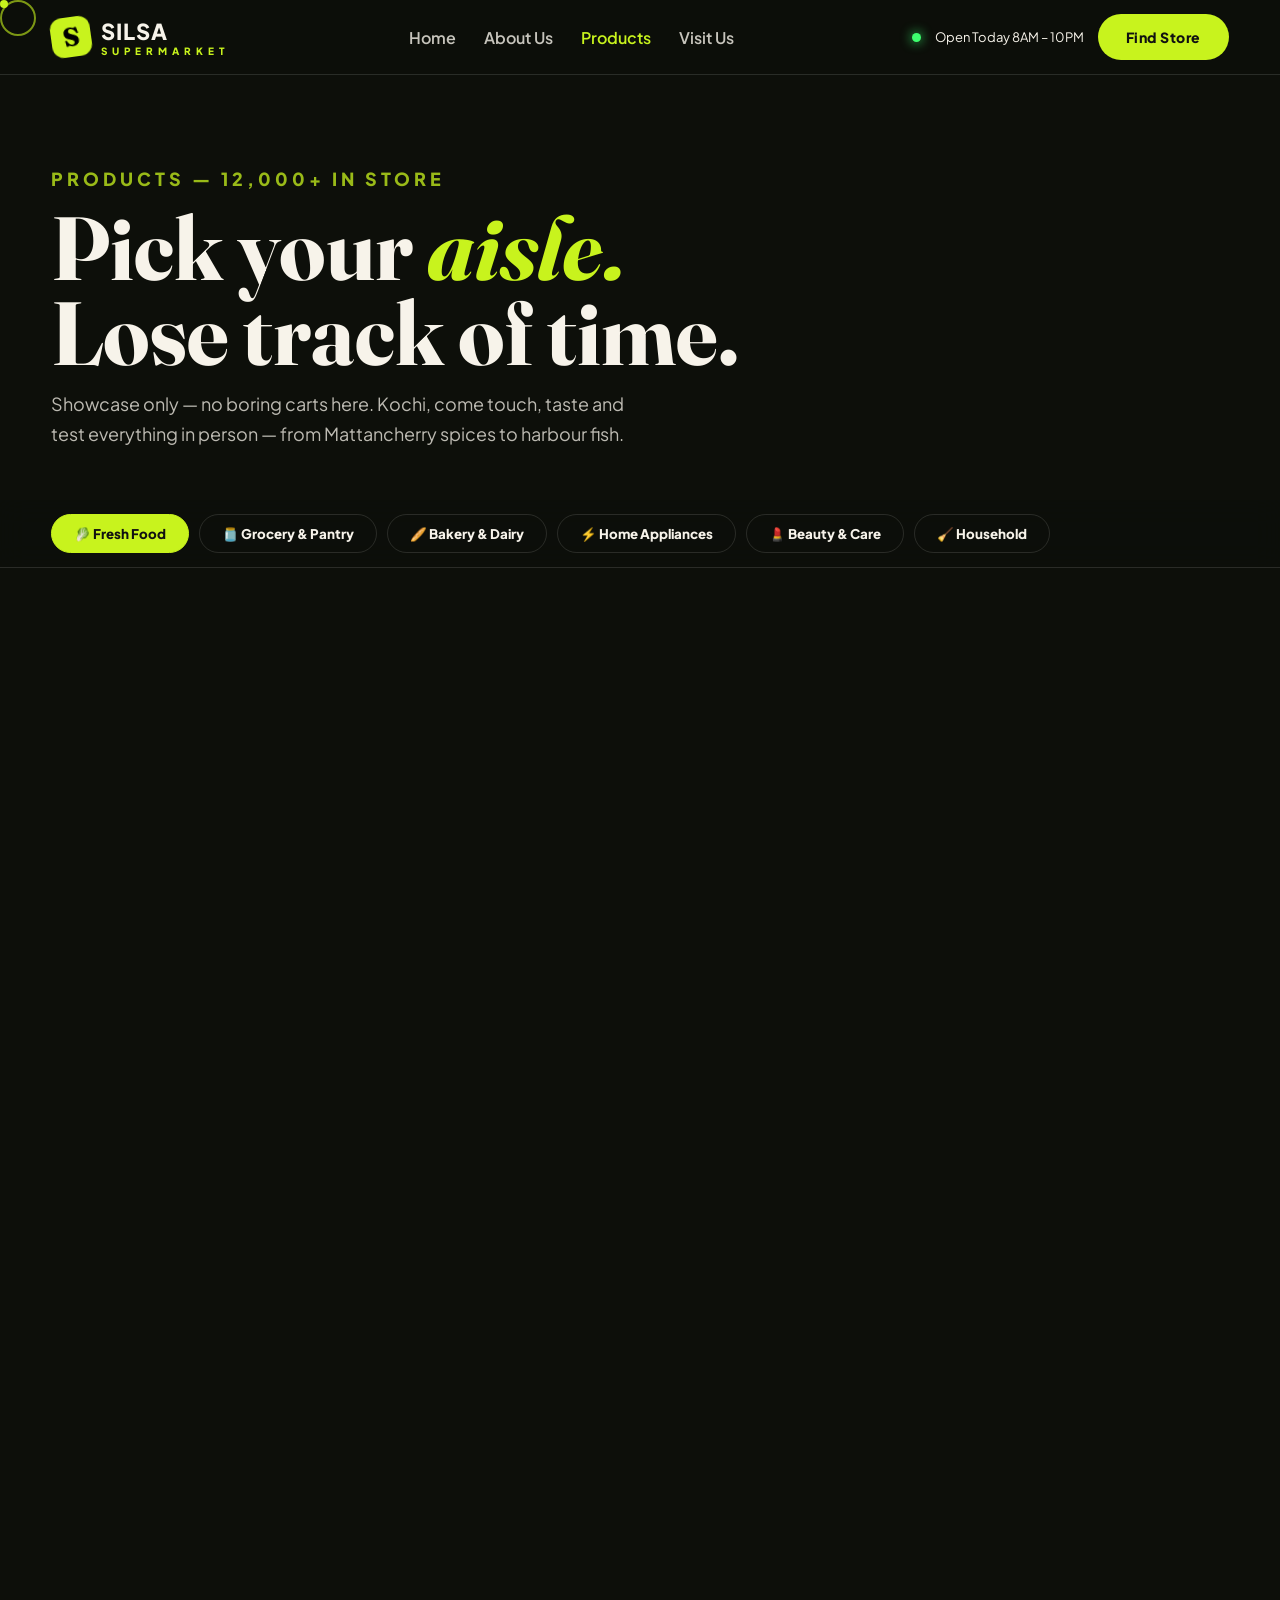
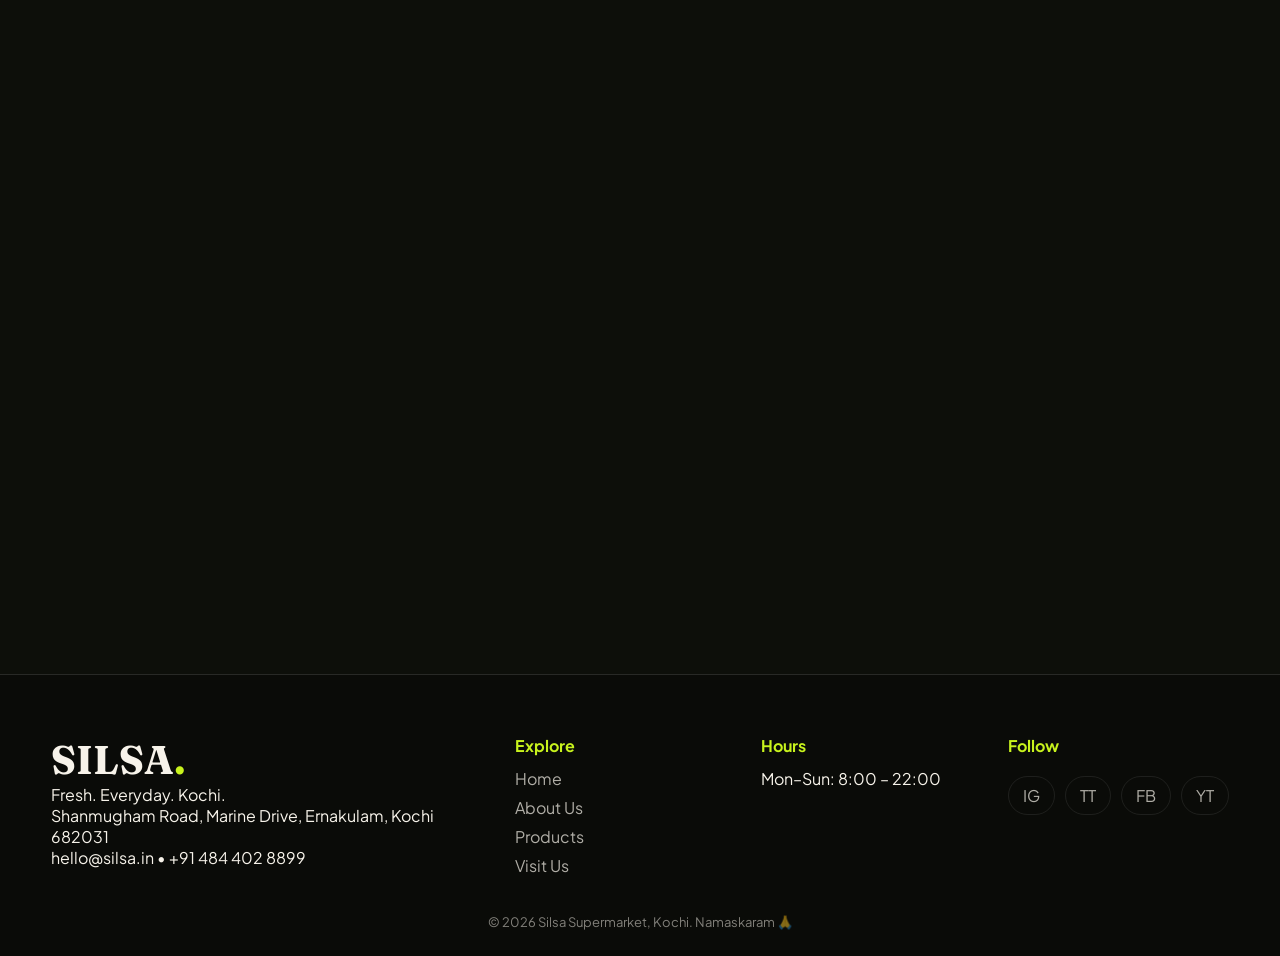
==== products.html @ af0fbf2d "Initial Commit" ====
﻿<!DOCTYPE html>
<html lang="en">
<head>
<meta charset="UTF-8"><meta name="viewport" content="width=device-width, initial-scale=1.0">
<title>Products — Silsa Supermarket</title>
<link href="https://fonts.googleapis.com/css2?family=Plus+Jakarta+Sans:wght@400;600;700;800&family=Fraunces:ital,opsz,wght@0,9..144,600;0,9..144,900;1,9..144,700&display=swap" rel="stylesheet">
<link rel="stylesheet" href="css/style.css">
</head>
<body>
<div id="preloader"><div class="loader-inner"><div class="loader-cart">🛒</div><div class="loader-bar"><span></span></div><div class="loader-text">SILSA <em>stocking shelves…</em></div></div></div>
<div class="cursor-dot"></div><div class="cursor-ring"></div><canvas id="grain"></canvas>
<header id="nav"><a href="index.html" class="logo"><span class="logo-badge">S</span><span>SILSA <small>SUPERMARKET</small></span></a>
<nav class="links"><a href="index.html">Home</a><a href="about.html">About Us</a><a href="products.html" class="active">Products</a><a href="visit.html">Visit Us</a></nav>
<div class="nav-cta"><span class="open-dot"></span> Open Today 8AM – 10PM <a href="visit.html" class="btn btn-lime magnetic">Find Store</a></div>
<button id="burger"><span></span><span></span><span></span></button></header>
<div id="mobileMenu"><a href="index.html">Home</a><a href="about.html">About Us</a><a href="products.html">Products</a><a href="visit.html">Visit Us</a></div>
<section class="page-hero"><p class="kicker">PRODUCTS — 12,000+ IN STORE</p><h1>Pick your <em>aisle.</em><br>Lose track of time.</h1><p>Showcase only — no boring carts here. Kochi, come touch, taste and test everything in person — from Mattancherry spices to harbour fish.</p></section>
<nav class="cat-nav">
<button class="active" data-target="#fresh">🥬 Fresh Food</button>
<button data-target="#grocery">🫙 Grocery &amp; Pantry</button>
<button data-target="#bakery">🥖 Bakery &amp; Dairy</button>
<button data-target="#appliances">⚡ Home Appliances</button>
<button data-target="#care">💄 Beauty &amp; Care</button>
<button data-target="#household">🧹 Household</button>
</nav>
<section class="cat-section" id="fresh"><div class="cat-head reveal"><span class="cat-num">01</span><div><h2>Fresh Food</h2><p>Nendran • Vazhakulam pineapple • Harbour fish • Nadan veggies — in at dawn daily.</p></div></div>
<div class="shelf">
<div class="item reveal"><div class="im"><span class="badge">HARBOUR 5:30AM</span><img src="https://images.unsplash.com/photo-1615141982883-c7ad0e69fd62?q=80&w=600&auto=format&fit=crop" alt=""></div><div class="info"><h4>Karimeen (Pearl Spot)</h4><small>Day-boat from Fort Kochi, on ice by 6AM</small><br><span class="aisle">Aisle 07 • Seafood</span></div></div>
<div class="item reveal"><div class="im"><span class="badge">KERALA FAVE</span><img src="https://images.unsplash.com/photo-1571771894821-ce9b6c11b08e?q=80&w=600&auto=format&fit=crop" alt=""></div><div class="info"><h4>Nendran Bananas</h4><small>For pazhampori & chips, Palakkad farms</small><br><span class="aisle">Aisle 03 • Fruits</span></div></div>
<div class="item reveal"><div class="im"><span class="badge green">VAZHAKULAM</span><img src="https://images.unsplash.com/photo-1550258987-190a2d41a8ba?q=80&w=600&auto=format&fit=crop" alt=""></div><div class="info"><h4>Vazhakulam Pineapple</h4><small>GI-tagged, Muvattupuzha sweetness</small><br><span class="aisle">Aisle 03 • Fruits</span></div></div>
<div class="item reveal"><div class="im"><img src="https://images.unsplash.com/photo-1540420773420-3366772f4999?q=80&w=600&auto=format&fit=crop" alt=""></div><div class="info"><h4>Nadan Veg Box</h4><small>Chembu, payar, padavalanga — Alappuzha farms</small><br><span class="aisle">Aisle 02 • Produce</span></div></div>
<div class="item reveal"><div class="im"><span class="badge green">ORGANIC</span><img src="https://images.unsplash.com/photo-1512621776951-a57141f2eefd?q=80&w=600&auto=format&fit=crop" alt=""></div><div class="info"><h4>Organic Greens</h4><small>Kale, spinach, arugula</small><br><span class="aisle">Aisle 02 • Organic</span></div></div>
<div class="item reveal"><div class="im"><img src="https://images.unsplash.com/photo-1551028150-64b9f398f678?q=80&w=600&auto=format&fit=crop" alt=""></div><div class="info"><h4>Berry Medley</h4><small>Blue, straw &amp; raspberry</small><br><span class="aisle">Aisle 03 • Fruits</span></div></div>
<div class="item reveal"><div class="im"><span class="badge dark">BUTCHER'S PICK</span><img src="https://images.unsplash.com/photo-1607623814075-e51df1bdc82f?q=80&w=600&auto=format&fit=crop" alt=""></div><div class="info"><h4>Kerala Beef & Poultry</h4><small>Porotta-beef cut, fresh daily, halal</small><br><span class="aisle">Aisle 06 • Meat</span></div></div>
<section class="cat-section" id="grocery"><div class="cat-head reveal"><span class="cat-num">02</span><div><h2>Grocery &amp; Pantry</h2><p>Palakkadan matta • Wayanad spices • Coconut oil • Mattancherry masalas.</p></div></div>
<div class="shelf">
<div class="item reveal"><div class="im"><span class="badge">BESTSELLER</span><img src="https://images.unsplash.com/photo-1586201375761-83865001e31c?q=80&w=600&auto=format&fit=crop" alt=""></div><div class="info"><h4>Palakkadan Matta 5kg</h4><small>Red parboiled rice, the sadya staple</small><br><span class="aisle">Aisle 10 • Rice</span></div></div>
<div class="item reveal"><div class="im"><img src="https://images.unsplash.com/photo-1596040033229-a9821ebd058d?q=80&w=600&auto=format&fit=crop" alt=""></div><div class="info"><h4>Mattancherry Spice Wall</h4><small>Wayanad pepper, cardamom, kudampuli</small><br><span class="aisle">Aisle 11 • Spices</span></div></div>
<div class="item reveal"><div class="im"><img src="https://images.unsplash.com/photo-1474979266404-7eaacbcd87c5?q=80&w=600&auto=format&fit=crop" alt=""></div><div class="info"><h4>Kerala Coconut Oil</h4><small>Wood-pressed, Kappad coconuts</small><br><span class="aisle">Aisle 14 • Oils</span></div></div>
<div class="item reveal"><div class="im"><span class="badge green">SADYA READY</span><img src="https://images.unsplash.com/photo-1621939514649-280e2ee25f60?q=80&w=600&auto=format&fit=crop" alt=""></div><div class="info"><h4>Puttu Podi & Appam Mix</h4><small>Nadan breakfast in 10 minutes</small><br><span class="aisle">Aisle 15 • Kerala Foods</span></div></div>
</div></section>
<section class="cat-section" id="bakery"><div class="cat-head reveal"><span class="cat-num">03</span><div><h2>Bakery &amp; Dairy</h2><p>Puttu 7:30AM • Pazhampori live • Milma dairy • Plum cake season all year.</p></div></div>
<div class="shelf">
<div class="item reveal"><div class="im"><span class="badge">HOT @ 7:30AM</span><img src="https://images.unsplash.com/photo-1509440159596-0249088772ff?q=80&w=600&auto=format&fit=crop" alt=""></div><div class="info"><h4>Steaming Puttu</h4><small>Chiratta puttu + kadala, morning rush</small><br><span class="aisle">Aisle 19 • Kerala Kitchen</span></div></div>
<div class="item reveal"><div class="im"><img src="https://images.unsplash.com/photo-1578985545062-69928b1d9587?q=80&w=600&auto=format&fit=crop" alt=""></div><div class="info"><h4>Kochi Plum Cake</h4><small>Christmas-style, rum-soaked, all year</small><br><span class="aisle">Aisle 20 • Cakes</span></div></div>
<div class="item reveal"><div class="im"><img src="https://images.unsplash.com/photo-1555507036-ab1f4038808a?q=80&w=600&auto=format&fit=crop" alt=""></div><div class="info"><h4>Pazhampori & Banana Chips</h4><small>Fried live in coconut oil, Nendran only</small><br><span class="aisle">Aisle 19 • Snacks</span></div></div>
<div class="item reveal"><div class="im"><span class="badge green">MILMA FRESH</span><img src="https://images.unsplash.com/photo-1610832958506-aa56368176cf?q=80&w=600&auto=format&fit=crop" alt=""></div><div class="info"><h4>Milma Breakfast Box</h4><small>Milk, curd, ghee & palada mix</small><br><span class="aisle">Aisle 21 • Dairy</span></div></div>
</div></section>
<section class="cat-section" id="appliances"><div class="cat-head reveal"><span class="cat-num">04</span><div><h2>Home Appliances</h2><p>Floor 2 Home Lab — mixer for appam batter, air-fryer for pazhampori, monsoon-proof everything. Try live.</p></div></div>
<div class="shelf">
<div class="item reveal"><div class="im"><span class="badge">DEMO LIVE</span><img src="https://images.unsplash.com/photo-1570222094114-d054a817e56b?q=80&w=600&auto=format&fit=crop" alt=""></div><div class="info"><h4>Turbo Air Fryer 5L</h4><small>Pazhampori mode, demo daily 11AM</small><br><span class="aisle">Floor 2 • Kitchen</span></div></div>
<div class="item reveal"><div class="im"><img src="https://images.unsplash.com/photo-1585515320310-259814833e62?q=80&w=600&auto=format&fit=crop" alt=""></div><div class="info"><h4>Sulaimani & Filter Coffee Maker</h4><small>Free tasting weekends, Kochi style</small><br><span class="aisle">Floor 2 • Brewing</span></div></div>
<div class="item reveal"><div class="im"><img src="https://images.unsplash.com/photo-1574269909862-7e1d70bb8078?q=80&w=600&auto=format&fit=crop" alt=""></div><div class="info"><h4>Cyclone Vacuum V12</h4><small>Monsoon mud & sand tested</small><br><span class="aisle">Floor 2 • Cleaning</span></div></div>
<div class="item reveal"><div class="im"><span class="badge dark">NADAN PICK</span><img src="https://images.unsplash.com/photo-1590794056226-79ef3a8147e1?q=80&w=600&auto=format&fit=crop" alt=""></div><div class="info"><h4>Pro Mixer-Grinder</h4><small>Coconut chutney in 60 seconds</small><br><span class="aisle">Floor 2 • Kitchen</span></div></div>
<div class="item reveal"><div class="im"><img src="https://images.unsplash.com/photo-1593642632823-8f785ba67e45?q=80&w=600&auto=format&fit=crop" alt=""></div><div class="info"><h4>Smart LED TV 55"</h4><small>Home theatre corner demos</small><br><span class="aisle">Floor 2 • Electronics</span></div></div>
<div class="item reveal"><div class="im"><span class="badge green">ECO</span><img src="https://images.unsplash.com/photo-1527515637462-cff94eecc1ac?q=80&w=600&auto=format&fit=crop" alt=""></div><div class="info"><h4>Front-Load Washer</h4><small>Silent, steam, 5-star rated</small><br><span class="aisle">Floor 2 • Laundry</span></div></div>
<div class="item reveal"><div class="im"><img src="https://images.unsplash.com/photo-1585659722983-3a675dabf23d?q=80&w=600&auto=format&fit=crop" alt=""></div><div class="info"><h4>Double-Door Fridge</h4><small>See it running, feel the chill</small><br><span class="aisle">Floor 2 • Cooling</span></div></div>
<div class="item reveal"><div class="im"><span class="badge">DEMO LIVE</span><img src="https://images.unsplash.com/photo-1544237526-cae15a57ed1e?q=80&w=600&auto=format&fit=crop" alt=""></div><div class="info"><h4>Electric Coconut Scraper</h4><small>Free appam workshop Sunday</small><br><span class="aisle">Floor 2 • Kerala Kitchen</span></div></div>
</div></section>

<div class="item reveal"><div class="im"><img src="https://images.unsplash.com/photo-1615141982883-c7ad0e69fd62?q=80&w=600&auto=format&fit=crop" alt=""></div><div class="info"><h4>Chemmeen & Ayala</h4><small>Prawns, mackerel, sardines — Vypeen boats</small><br><span class="aisle">Aisle 07 • Seafood</span></div></div>
<div class="item reveal"><div class="im"><img src="https://images.unsplash.com/photo-1592924357228-91a4daadcfea?q=80&w=600&auto=format&fit=crop" alt=""></div><div class="info"><h4>Nadan Tomatoes</h4><small>The legendary Broadway tomato, since 1998</small><br><span class="aisle">Aisle 01 • Produce</span></div></div>
<div class="item reveal"><div class="im"><span class="badge green">KANI TRIBE</span><img src="https://images.unsplash.com/photo-1587049352846-4a222e784d38?q=80&w=600&auto=format&fit=crop" alt=""></div><div class="info"><h4>Wild Forest Honey</h4><small>Tribal-collected, Western Ghats</small><br><span class="aisle">Aisle 04 • Natural</span></div></div>
</div></section>
<section class="cat-section" id="care"><div class="cat-head reveal"><span class="cat-num">05</span><div><h2>Beauty &amp; Care</h2><p>Skincare • Baby • Wellness • Personal care.</p></div></div>
<div class="shelf">
<div class="item reveal"><div class="im"><img src="https://images.unsplash.com/photo-1556228720-195a672e8a03?q=80&w=600&auto=format&fit=crop" alt=""></div><div class="info"><h4>Ayurveda Skincare</h4><small>Kumkumadi, nalpamaradi, testers open</small><br><span class="aisle">Aisle 28 • Beauty</span></div></div>
<div class="item reveal"><div class="im"><span class="badge green">GENTLE</span><img src="https://images.unsplash.com/photo-1519689680058-324335c77eba?q=80&w=600&auto=format&fit=crop" alt=""></div><div class="info"><h4>Baby Essentials</h4><small>Diapers to bedtime lotions</small><br><span class="aisle">Aisle 30 • Baby</span></div></div>
<div class="item reveal"><div class="im"><img src="https://images.unsplash.com/photo-1571019613454-1cb2f99b2d8b?q=80&w=600&auto=format&fit=crop" alt=""></div><div class="info"><h4>Wellness Corner</h4><small>Vitamins, teas, protein</small><br><span class="aisle">Aisle 31 • Wellness</span></div></div>
<div class="item reveal"><div class="im"><img src="https://images.unsplash.com/photo-1585232004423-244e0e6904e3?q=80&w=600&auto=format&fit=crop" alt=""></div><div class="info"><h4>Salon Hair Lab</h4><small>Free hair check Saturdays</small><br><span class="aisle">Aisle 29 • Hair</span></div></div>
</div></section>
<section class="cat-section" id="household"><div class="cat-head reveal"><span class="cat-num">06</span><div><h2>Household</h2><p>Cleaning • Storage • Kitchen tools • Laundry.</p></div></div>
<div class="shelf">
<div class="item reveal"><div class="im"><span class="badge green">ECO</span><img src="https://images.unsplash.com/photo-1583947215259-38e31be8751f?q=80&w=600&auto=format&fit=crop" alt=""></div><div class="info"><h4>Zero-Waste Cleaning</h4><small>Refill station, save 30%</small><br><span class="aisle">Aisle 32 • Cleaning</span></div></div>
<div class="item reveal"><div class="im"><img src="https://images.unsplash.com/photo-1584589167171-541ce45f1eea?q=80&w=600&auto=format&fit=crop" alt=""></div><div class="info"><h4>Smart Storage Wall</h4><small>Stack, seal, organise</small><br><span class="aisle">Aisle 34 • Storage</span></div></div>
<div class="item reveal"><div class="im"><img src="https://images.unsplash.com/photo-1584990347449-a2d4c2c08d39?q=80&w=600&auto=format&fit=crop" alt=""></div><div class="info"><h4>Chef's Tool Alley</h4><small>Knives to cast iron</small><br><span class="aisle">Aisle 35 • Kitchen</span></div></div>
<div class="item reveal"><div class="im"><img src="https://images.unsplash.com/photo-1610557892470-55d9e80c0bce?q=80&w=600&auto=format&fit=crop" alt=""></div><div class="info"><h4>Laundry Lounge</h4><small>Detergents that smell like joy</small><br><span class="aisle">Aisle 36 • Laundry</span></div></div>
</div></section>
<section class="cta reveal"><h2>see it. taste it. love it, alle?</h2><p>12,000+ products on real Marine Drive shelves — karimeen to coconut scrapers, come browse for real</p><div><a href="visit.html" class="btn btn-lime big magnetic">Plan Your Visit</a></div></section>
<footer><div class="foot-grid"><div><h3>SILSA<span>.</span></h3><p>Fresh. Everyday. Kochi.<br>Shanmugham Road, Marine Drive, Ernakulam, Kochi 682031<br>hello@silsa.in • +91 484 402 8899</p></div><div><b>Explore</b><a href="index.html">Home</a><a href="about.html">About Us</a><a href="products.html">Products</a><a href="visit.html">Visit Us</a></div><div><b>Hours</b><p>Mon–Sun: 8:00 – 22:00</p></div><div><b>Follow</b><div class="socials"><a href="#">IG</a><a href="#">TT</a><a href="#">FB</a><a href="#">YT</a></div></div></div><p class="copy">© 2026 Silsa Supermarket, Kochi. Namaskaram 🙏</p></footer>
<script src="https://cdnjs.cloudflare.com/ajax/libs/gsap/3.12.5/gsap.min.js"></script>
<script src="https://cdnjs.cloudflare.com/ajax/libs/gsap/3.12.5/ScrollTrigger.min.js"></script>
<script src="js/main.js"></script>
</body>
</html>
---- css/style.css ----
:root{
--bg:#0d0f0a; --cream:#f7f3ea; --lime:#c8f31d; --orange:#ff5c1a;
--pink:#ff7ad9; --card:#161811; --line:rgba(255,255,255,.12);
--font-d:'Fraunces',serif; --font-b:'Plus Jakarta Sans',sans-serif;
}
*{margin:0;padding:0;box-sizing:border-box}
html{scroll-behavior:smooth}
body{background:var(--bg);color:var(--cream);font-family:var(--font-b);overflow-x:hidden;cursor:none}
a{color:inherit;text-decoration:none}
img{display:block;max-width:100%}
::selection{background:var(--lime);color:#000}
/* preloader */
#preloader{position:fixed;inset:0;background:#0d0f0a;z-index:9999;display:flex;align-items:center;justify-content:center;transition:opacity .6s,visibility .6s}
#preloader.done{opacity:0;visibility:hidden}
.loader-inner{text-align:center}
.loader-cart{font-size:64px;animation:bounce 1s infinite alternate}
@keyframes bounce{to{transform:translateY(-18px) rotate(-10deg)}}
.loader-bar{width:240px;height:6px;background:#222;margin:18px auto;border-radius:99px;overflow:hidden}
.loader-bar span{display:block;height:100%;width:40%;background:var(--lime);border-radius:99px;animation:load 1s infinite alternate}
@keyframes load{to{margin-left:60%}}
.loader-text{letter-spacing:4px;font-weight:800}.loader-text em{color:var(--lime);font-style:normal}
/* cursor */
.cursor-dot,.cursor-ring{position:fixed;top:0;left:0;pointer-events:none;z-index:9998;border-radius:50%}
.cursor-dot{width:8px;height:8px;background:var(--lime)}
.cursor-ring{width:36px;height:36px;border:2px solid var(--lime);opacity:.6;transition:width .2s,height .2s}
/* grain */
#grain{position:fixed;inset:0;z-index:5;pointer-events:none;opacity:.07}
/* nav */
#nav{position:fixed;top:0;left:0;right:0;z-index:100;display:flex;align-items:center;justify-content:space-between;padding:14px 4vw;background:rgba(13,15,10,.75);backdrop-filter:blur(16px);border-bottom:1px solid var(--line)}
.logo{display:flex;align-items:center;gap:10px;font-weight:800;font-size:22px;letter-spacing:1px}
.logo-badge{width:40px;height:40px;background:var(--lime);color:#000;display:grid;place-items:center;border-radius:12px;font-family:var(--font-d);font-size:26px;transform:rotate(-8deg)}
.logo small{display:block;font-size:10px;letter-spacing:5px;color:var(--lime)}
.links{display:flex;gap:28px;font-weight:600}
.links a{position:relative;opacity:.8}.links a.active,.links a:hover{opacity:1;color:var(--lime)}
.nav-cta{display:flex;align-items:center;gap:14px;font-size:13px}
.open-dot{width:9px;height:9px;background:#3dff6e;border-radius:50%;box-shadow:0 0 12px #3dff6e;animation:pulse 1.5s infinite}
@keyframes pulse{50%{opacity:.4}}
#burger{display:none;background:none;border:0;flex-direction:column;gap:5px;cursor:pointer}
#burger span{width:28px;height:3px;background:var(--cream);border-radius:2px}
#mobileMenu{display:none}
/* buttons */
.btn{display:inline-block;padding:12px 26px;border-radius:99px;font-weight:800;font-size:14px;letter-spacing:.5px;transition:.25s;border:2px solid transparent}
.btn-lime{background:var(--lime);color:#111}.btn-lime:hover{transform:translateY(-3px) scale(1.03);box-shadow:0 12px 30px rgba(200,243,29,.35)}
.btn-ghost{border-color:var(--cream);color:var(--cream)}.btn-ghost:hover{background:var(--cream);color:#111}
.btn-dark{background:var(--cream);color:#111}.btn-dark:hover{background:var(--lime)}
.btn.big{padding:16px 34px;font-size:16px}
/* reveal */
.reveal{opacity:0;transform:translateY(50px)}

/* HERO */
.hero{min-height:100vh;position:relative;display:flex;align-items:center;padding:130px 4vw 60px;overflow:hidden}
.hero-bg .blob{position:absolute;border-radius:50%;filter:blur(110px);opacity:.5;animation:drift 12s ease-in-out infinite alternate}
.b1{width:520px;height:520px;background:#3a5b00;top:-120px;left:-120px}
.b2{width:460px;height:460px;background:#7a1e00;bottom:-140px;right:10%;animation-delay:-4s}
.b3{width:340px;height:340px;background:#4a1a5e;top:30%;left:40%;animation-delay:-8s}
@keyframes drift{to{transform:translate(60px,40px) scale(1.15)}}
#floaters{position:absolute;inset:0;pointer-events:none}
.hero-inner{display:grid;grid-template-columns:1.05fr .95fr;gap:40px;width:100%;max-width:1300px;margin:0 auto;align-items:center;position:relative;z-index:2}
.pill{display:inline-block;background:rgba(200,243,29,.12);border:1px solid var(--lime);color:var(--lime);padding:9px 20px;border-radius:99px;font-size:12px;font-weight:800;letter-spacing:2px}
.mega{font-family:var(--font-d);font-weight:900;font-size:clamp(56px,8.5vw,124px);line-height:.92;margin:22px 0}
.mega .outline{color:transparent;-webkit-text-stroke:2px var(--cream)}
.mega .grad{background:linear-gradient(90deg,var(--lime),var(--orange),var(--pink));-webkit-background-clip:text;background-clip:text;color:transparent}
.lede{font-size:18px;line-height:1.7;opacity:.85;max-width:520px}
.lede b{color:var(--lime)}
.hero-btns{display:flex;gap:14px;margin:28px 0;flex-wrap:wrap}
.hero-stats{display:flex;gap:36px;margin-top:10px}
.hero-stats b{font-family:var(--font-d);font-size:38px;color:var(--lime);display:block}
.hero-stats span{font-size:13px;opacity:.7}
.hero-visual{position:relative;height:560px}
.main-card{position:absolute;top:30px;left:30px;right:30px;bottom:30px;border-radius:28px;overflow:hidden;border:1px solid var(--line);box-shadow:0 40px 100px rgba(0,0,0,.5)}
.main-card img{width:100%;height:100%;object-fit:cover}
.price-tag{position:absolute;bottom:18px;left:18px;background:var(--cream);color:#111;padding:12px 20px;border-radius:16px;font-weight:700;transform:rotate(-3deg)}
.float-card{position:absolute;background:var(--cream);color:#111;padding:12px 18px;border-radius:16px;font-weight:800;box-shadow:0 16px 40px rgba(0,0,0,.4);animation:floaty 3.5s ease-in-out infinite}
.f1{top:6%;left:-10px}.f2{bottom:22%;right:-8px;animation-delay:-1.2s}.f3{top:44%;right:6%;animation-delay:-2.2s}
@keyframes floaty{50%{transform:translateY(-14px) rotate(2deg)}}
.spinning-badge{position:absolute;bottom:-10px;left:-20px;width:130px;height:130px;background:var(--lime);border-radius:50%;display:grid;place-items:center}
.spinning-badge svg{position:absolute;inset:6px;animation:spin 10s linear infinite}
.spinning-badge text{font-size:11.5px;font-weight:800;letter-spacing:2px}
.spinning-badge span{font-size:42px}
@keyframes spin{to{transform:rotate(360deg)}}
.scroll-hint{position:absolute;bottom:18px;left:50%;transform:translateX(-50%);font-size:11px;letter-spacing:4px;opacity:.6;text-transform:uppercase}
.scroll-hint span{display:block;width:2px;height:34px;background:var(--lime);margin:8px auto 0;animation:drop 1.6s infinite}
@keyframes drop{0%{transform:scaleY(0);transform-origin:top}50%{transform:scaleY(1);transform-origin:top}51%{transform-origin:bottom}100%{transform:scaleY(0);transform-origin:bottom}}
/* MARQUEE + SECTIONS */
.marquee{background:var(--lime);color:#111;overflow:hidden;padding:14px 0;font-weight:900;font-size:20px;transform:rotate(-1.5deg) scale(1.02);border-top:3px solid #111;border-bottom:3px solid #111}
.marquee .track{display:flex;gap:0;white-space:nowrap;animation:mq 22s linear infinite}
.marquee span{padding-right:20px}
@keyframes mq{to{transform:translateX(-50%)}}
.section{padding:90px 4vw;max-width:1300px;margin:0 auto}
.sec-head{display:flex;align-items:end;justify-content:space-between;gap:20px;flex-wrap:wrap;margin-bottom:40px}
.kicker{color:var(--lime);letter-spacing:4px;font-weight:800;font-size:13px;margin-bottom:10px}
.sec-head h2{font-family:var(--font-d);font-size:clamp(36px,5vw,64px);line-height:1}
.sec-head h2 em{color:var(--lime);font-style:italic}
.link-arrow{font-weight:800;border-bottom:2px solid var(--lime);padding-bottom:4px}
/* worlds */
.worlds-grid{display:grid;grid-template-columns:repeat(3,1fr);gap:20px}
.world{position:relative;border-radius:22px;overflow:hidden;min-height:340px;display:flex;align-items:flex-end;border:1px solid var(--line);background:var(--card)}
.world img{position:absolute;inset:0;width:100%;height:100%;object-fit:cover;opacity:.55;transition:.6s}
.world:hover img{opacity:.85;transform:scale(1.08)}
.world div{position:relative;padding:24px;background:linear-gradient(transparent,rgba(0,0,0,.85));width:100%}
.world h3{font-family:var(--font-d);font-size:28px}
.world p{opacity:.75;font-size:14px;margin:6px 0 10px}
.world span{color:var(--lime);font-weight:800;font-size:13px;letter-spacing:1px}
/* experience */
.experience{position:relative;padding:110px 4vw;overflow:hidden;background:#111}
.exp-bg{position:absolute;inset:0;background:url('https://images.unsplash.com/photo-1534723452862-4c874018d66d?q=80&w=1600&auto=format&fit=crop') center/cover fixed;opacity:.25}
.exp-inner{position:relative;max-width:1200px;margin:0 auto}
.kicker.light{color:var(--lime)}
.experience h2{font-family:var(--font-d);font-size:clamp(34px,5vw,62px);line-height:1.15;margin-bottom:36px}
.experience h2 em{color:var(--lime)}
.exp-cards{display:grid;grid-template-columns:repeat(3,1fr);gap:18px}
.exp{background:rgba(255,255,255,.07);border:1px solid var(--line);backdrop-filter:blur(10px);padding:28px;border-radius:20px}
.exp b{font-size:19px;color:var(--lime)}
.exp p{margin-top:10px;opacity:.8;line-height:1.6}
/* rail */
.rail{display:flex;gap:18px;overflow-x:auto;padding:10px 4px 26px;scroll-snap-type:x mandatory}
.prod{min-width:250px;background:var(--cream);color:#111;border-radius:20px;overflow:hidden;scroll-snap-align:start}
.prod img{height:200px;width:100%;object-fit:cover}
.prod h4{padding:14px 16px 2px;font-size:18px}
.prod p{padding:0 16px 16px;opacity:.6;font-size:13px}
.center{text-align:center;margin-top:20px}
/* about teaser */
.about-teaser{display:grid;grid-template-columns:1fr 1fr;gap:50px;max-width:1250px;margin:0 auto;padding:90px 4vw;align-items:center}
.at-img{position:relative;border-radius:24px;overflow:hidden}
.at-img img{height:480px;width:100%;object-fit:cover}
.at-badge{position:absolute;top:20px;right:20px;background:var(--orange);color:#fff;width:110px;height:110px;border-radius:50%;display:grid;place-content:center;text-align:center;font-size:14px;transform:rotate(10deg);animation:floaty 4s ease-in-out infinite}
.at-copy h2{font-family:var(--font-d);font-size:clamp(32px,4vw,54px);line-height:1.05;margin:10px 0 18px}
.at-copy p{opacity:.8;line-height:1.7}
.at-points{display:flex;gap:10px;flex-wrap:wrap;margin:20px 0 26px}
.at-points span{background:rgba(200,243,29,.12);border:1px solid var(--lime);padding:8px 16px;border-radius:99px;font-size:13px;font-weight:700}
/* love */
.love-grid{display:grid;grid-template-columns:repeat(3,1fr);gap:18px}
.quote{background:var(--card);border:1px solid var(--line);padding:28px;border-radius:20px;color:var(--lime)}
.quote p{color:var(--cream);font-size:18px;line-height:1.6;margin:12px 0;font-family:var(--font-d)}
.quote b{color:var(--cream)}
/* cta */
.cta{margin:40px 4vw 90px;background:linear-gradient(120deg,var(--lime),#7dff6a 40%,var(--pink));color:#111;text-align:center;padding:80px 30px;border-radius:30px;position:relative;overflow:hidden}
.cta h2{font-family:var(--font-d);font-size:clamp(48px,8vw,110px);text-transform:uppercase;line-height:.9}
.cta p{font-weight:700;margin:14px 0 26px}
.cta div{display:flex;gap:14px;justify-content:center;flex-wrap:wrap}
/* footer */
footer{border-top:1px solid var(--line);padding:60px 4vw 26px;background:#0a0b08}
.foot-grid{display:grid;grid-template-columns:2fr 1fr 1fr 1fr;gap:30px;max-width:1300px;margin:0 auto 30px}
.foot-grid h3{font-family:var(--font-d);font-size:40px}
.foot-grid h3 span{color:var(--lime)}
.foot-grid b{display:block;margin-bottom:12px;color:var(--lime)}
.foot-grid a{display:block;opacity:.7;margin:8px 0}.foot-grid a:hover{opacity:1;color:var(--lime)}
.socials{display:flex;gap:10px}.socials a{border:1px solid var(--line);padding:8px 14px;border-radius:99px}
.copy{text-align:center;opacity:.5;font-size:13px}


/* SUBPAGES */
.page-hero{padding:150px 4vw 50px;max-width:1300px;margin:0 auto}
.page-hero h1{font-family:var(--font-d);font-size:clamp(48px,7vw,96px);line-height:.95}
.page-hero h1 em{color:var(--lime)}
.page-hero p{opacity:.75;max-width:600px;margin-top:14px;line-height:1.7;font-size:18px}
.values{display:grid;grid-template-columns:repeat(4,1fr);gap:16px;max-width:1300px;margin:0 auto;padding:0 4vw 90px}
.value{background:var(--cream);color:#111;padding:28px;border-radius:20px}
.value b{font-size:40px}
.timeline{max-width:1100px;margin:0 auto;padding:20px 4vw 80px;display:grid;gap:18px}
.t-item{display:grid;grid-template-columns:140px 1fr;gap:20px;background:var(--card);border:1px solid var(--line);padding:26px;border-radius:20px;align-items:center}
.t-item b{font-family:var(--font-d);font-size:34px;color:var(--lime)}
.team{display:grid;grid-template-columns:repeat(3,1fr);gap:18px;max-width:1300px;margin:0 auto;padding:0 4vw 90px}
.member{border-radius:20px;overflow:hidden;background:var(--card);border:1px solid var(--line)}
.member img{height:320px;width:100%;object-fit:cover}
.member div{padding:20px}
.cat-nav{position:sticky;top:66px;z-index:50;background:rgba(13,15,10,.9);backdrop-filter:blur(14px);padding:14px 4vw;display:flex;gap:10px;overflow-x:auto;border-bottom:1px solid var(--line)}
.cat-nav button{background:transparent;color:var(--cream);border:1px solid var(--line);padding:10px 22px;border-radius:99px;font-weight:800;white-space:nowrap;cursor:pointer;font-family:var(--font-b)}
.cat-nav button.active,.cat-nav button:hover{background:var(--lime);color:#111;border-color:var(--lime)}
.cat-section{max-width:1300px;margin:0 auto;padding:70px 4vw 10px}
.cat-head{display:flex;align-items:center;gap:18px;margin-bottom:26px}
.cat-num{font-family:var(--font-d);font-size:60px;color:transparent;-webkit-text-stroke:2px var(--lime)}
.cat-head h2{font-family:var(--font-d);font-size:clamp(32px,4vw,54px)}
.cat-head p{opacity:.65}
.shelf{display:grid;grid-template-columns:repeat(4,1fr);gap:18px}
.item{background:var(--cream);color:#111;border-radius:20px;overflow:hidden;transition:.3s;position:relative}
.item:hover{transform:translateY(-8px) rotate(-.5deg);box-shadow:0 24px 60px rgba(200,243,29,.25)}
.item .im{height:210px;overflow:hidden;position:relative}
.item .im img{width:100%;height:100%;object-fit:cover;transition:.6s}
.item:hover .im img{transform:scale(1.1)}
.badge{position:absolute;top:12px;left:12px;background:var(--orange);color:#fff;font-size:11px;font-weight:800;padding:6px 14px;border-radius:99px;letter-spacing:1px}
.badge.green{background:#1d9e4b}.badge.dark{background:#111}
.item div.info{padding:16px 18px 20px}
.aisle{margin-top:10px;display:inline-block;background:#111;color:var(--lime);font-size:12px;font-weight:800;padding:6px 14px;border-radius:99px}
.visit-grid{display:grid;grid-template-columns:1fr 1fr;gap:22px;max-width:1300px;margin:0 auto;padding:20px 4vw 90px}
.v-card{background:var(--card);border:1px solid var(--line);border-radius:22px;padding:34px}
.v-card h3{font-family:var(--font-d);font-size:30px;margin-bottom:12px;color:var(--lime)}
.v-card p{opacity:.8;line-height:1.7}
.hours-row{display:flex;justify-content:space-between;padding:12px 0;border-bottom:1px dashed var(--line)}
.gallery{display:grid;grid-template-columns:repeat(4,1fr);gap:14px;max-width:1300px;margin:0 auto;padding:0 4vw 90px}
.gallery img{height:240px;width:100%;object-fit:cover;border-radius:18px;transition:.4s}
.gallery img:hover{transform:scale(1.04) rotate(1deg)}
@media(max-width:1000px){
body{cursor:auto}.cursor-dot,.cursor-ring{display:none}
.hero-inner,.about-teaser,.visit-grid{grid-template-columns:1fr}
.hero-visual{height:440px}.worlds-grid,.exp-cards,.love-grid,.values,.team{grid-template-columns:1fr 1fr}.shelf{grid-template-columns:1fr 1fr}.foot-grid{grid-template-columns:1fr 1fr}.links,.nav-cta{display:none}#burger{display:flex}
#mobileMenu{display:flex;position:fixed;inset:0;background:#0d0f0a;z-index:99;flex-direction:column;align-items:center;justify-content:center;gap:26px;font-size:32px;font-family:var(--font-d);opacity:0;pointer-events:none;transition:.4s}
#mobileMenu.open{opacity:1;pointer-events:all}
.gallery{grid-template-columns:1fr 1fr}
}
@media(max-width:600px){.worlds-grid,.exp-cards,.love-grid,.values,.team,.shelf,.foot-grid,.gallery{grid-template-columns:1fr}.hero-stats{gap:20px}.t-item{grid-template-columns:1fr}}
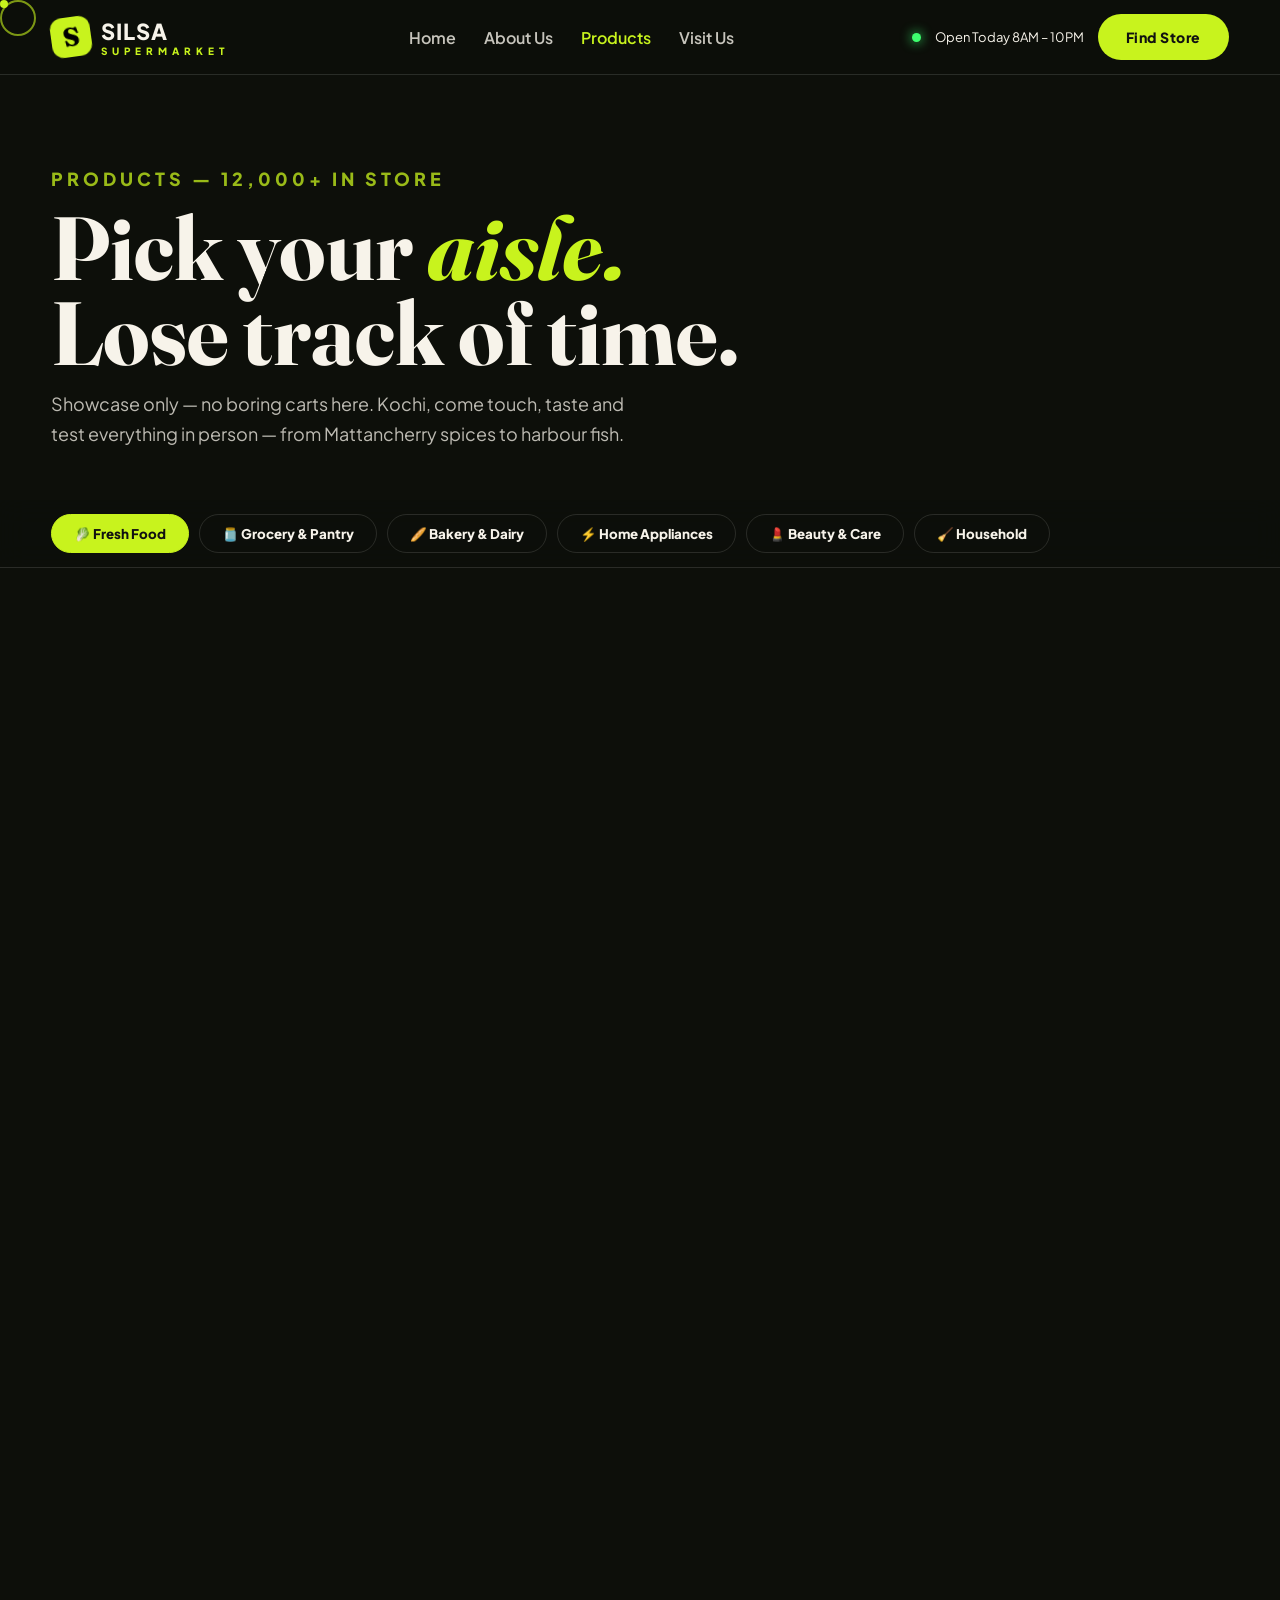
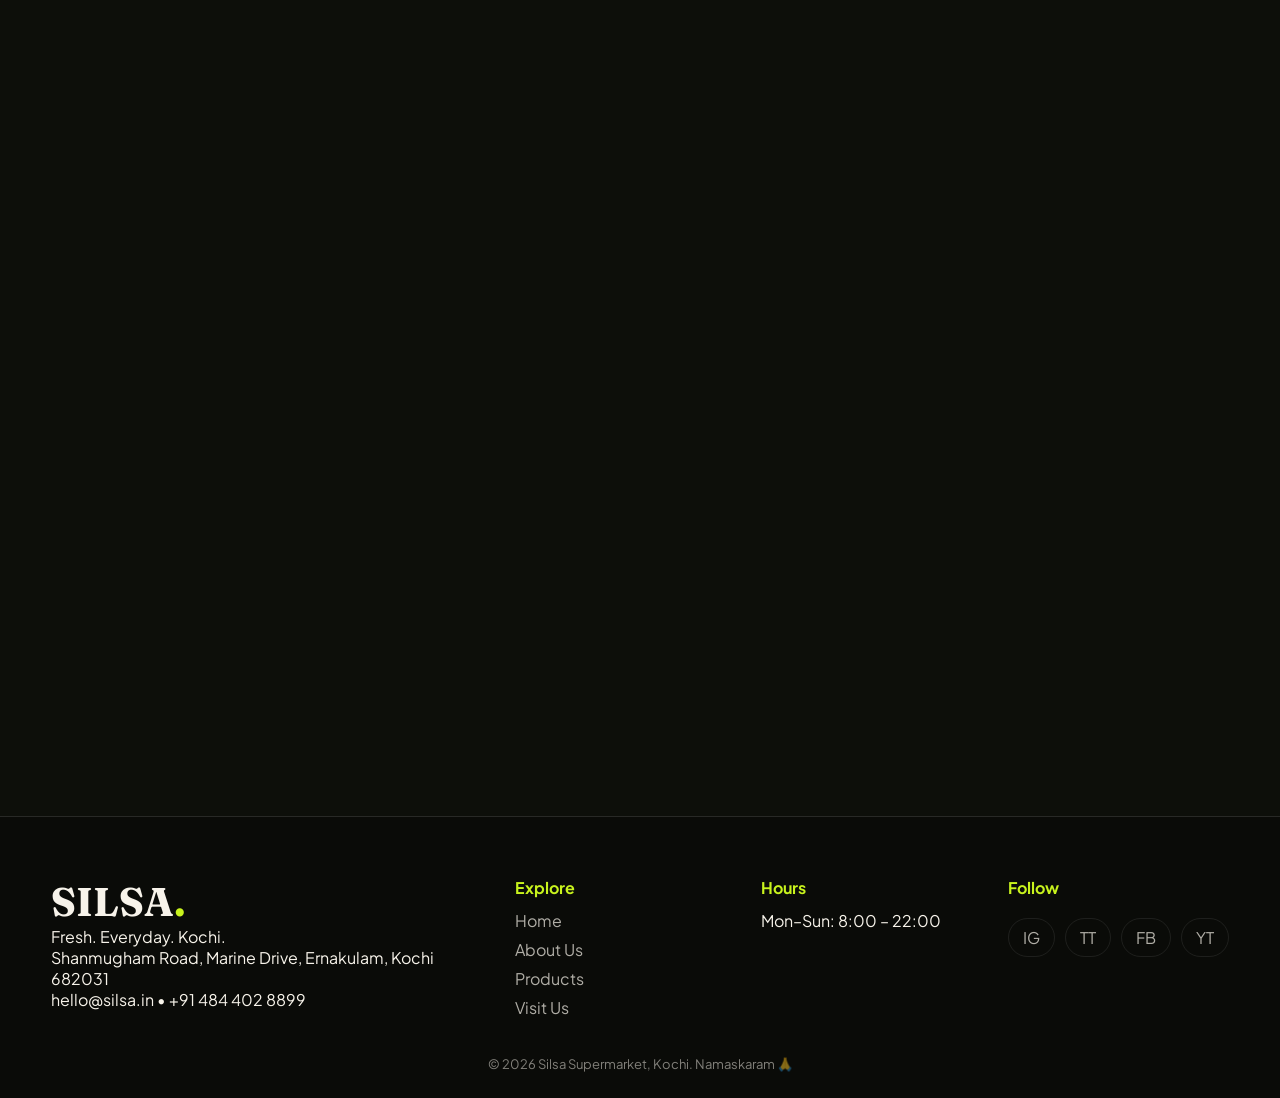
==== commit df6609f0: "Commited Stuff" ====
--- a/products.html
+++ b/products.html
@@ -31,7 +31,11 @@
 <div class="item reveal"><div class="im"><img src="https://images.unsplash.com/photo-1540420773420-3366772f4999?q=80&w=600&auto=format&fit=crop" alt=""></div><div class="info"><h4>Nadan Veg Box</h4><small>Chembu, payar, padavalanga — Alappuzha farms</small><br><span class="aisle">Aisle 02 • Produce</span></div></div>
 <div class="item reveal"><div class="im"><span class="badge green">ORGANIC</span><img src="https://images.unsplash.com/photo-1512621776951-a57141f2eefd?q=80&w=600&auto=format&fit=crop" alt=""></div><div class="info"><h4>Organic Greens</h4><small>Kale, spinach, arugula</small><br><span class="aisle">Aisle 02 • Organic</span></div></div>
 <div class="item reveal"><div class="im"><img src="https://images.unsplash.com/photo-1551028150-64b9f398f678?q=80&w=600&auto=format&fit=crop" alt=""></div><div class="info"><h4>Berry Medley</h4><small>Blue, straw &amp; raspberry</small><br><span class="aisle">Aisle 03 • Fruits</span></div></div>
+<div class="item reveal"><div class="im"><img src="https://images.unsplash.com/photo-1615141982883-c7ad0e69fd62?q=80&w=600&auto=format&fit=crop" alt=""></div><div class="info"><h4>Chemmeen & Ayala</h4><small>Prawns, mackerel, sardines — Vypeen boats</small><br><span class="aisle">Aisle 07 • Seafood</span></div></div>
+<div class="item reveal"><div class="im"><img src="https://images.unsplash.com/photo-1592924357228-91a4daadcfea?q=80&w=600&auto=format&fit=crop" alt=""></div><div class="info"><h4>Nadan Tomatoes</h4><small>The legendary Broadway tomato, since 1998</small><br><span class="aisle">Aisle 01 • Produce</span></div></div>
+<div class="item reveal"><div class="im"><span class="badge green">KANI TRIBE</span><img src="https://images.unsplash.com/photo-1587049352846-4a222e784d38?q=80&w=600&auto=format&fit=crop" alt=""></div><div class="info"><h4>Wild Forest Honey</h4><small>Tribal-collected, Western Ghats</small><br><span class="aisle">Aisle 04 • Natural</span></div></div>
 <div class="item reveal"><div class="im"><span class="badge dark">BUTCHER'S PICK</span><img src="https://images.unsplash.com/photo-1607623814075-e51df1bdc82f?q=80&w=600&auto=format&fit=crop" alt=""></div><div class="info"><h4>Kerala Beef & Poultry</h4><small>Porotta-beef cut, fresh daily, halal</small><br><span class="aisle">Aisle 06 • Meat</span></div></div>
+</div></section>
 <section class="cat-section" id="grocery"><div class="cat-head reveal"><span class="cat-num">02</span><div><h2>Grocery &amp; Pantry</h2><p>Palakkadan matta • Wayanad spices • Coconut oil • Mattancherry masalas.</p></div></div>
 <div class="shelf">
 <div class="item reveal"><div class="im"><span class="badge">BESTSELLER</span><img src="https://images.unsplash.com/photo-1586201375761-83865001e31c?q=80&w=600&auto=format&fit=crop" alt=""></div><div class="info"><h4>Palakkadan Matta 5kg</h4><small>Red parboiled rice, the sadya staple</small><br><span class="aisle">Aisle 10 • Rice</span></div></div>
@@ -56,11 +60,6 @@
 <div class="item reveal"><div class="im"><span class="badge green">ECO</span><img src="https://images.unsplash.com/photo-1527515637462-cff94eecc1ac?q=80&w=600&auto=format&fit=crop" alt=""></div><div class="info"><h4>Front-Load Washer</h4><small>Silent, steam, 5-star rated</small><br><span class="aisle">Floor 2 • Laundry</span></div></div>
 <div class="item reveal"><div class="im"><img src="https://images.unsplash.com/photo-1585659722983-3a675dabf23d?q=80&w=600&auto=format&fit=crop" alt=""></div><div class="info"><h4>Double-Door Fridge</h4><small>See it running, feel the chill</small><br><span class="aisle">Floor 2 • Cooling</span></div></div>
 <div class="item reveal"><div class="im"><span class="badge">DEMO LIVE</span><img src="https://images.unsplash.com/photo-1544237526-cae15a57ed1e?q=80&w=600&auto=format&fit=crop" alt=""></div><div class="info"><h4>Electric Coconut Scraper</h4><small>Free appam workshop Sunday</small><br><span class="aisle">Floor 2 • Kerala Kitchen</span></div></div>
-</div></section>
-
-<div class="item reveal"><div class="im"><img src="https://images.unsplash.com/photo-1615141982883-c7ad0e69fd62?q=80&w=600&auto=format&fit=crop" alt=""></div><div class="info"><h4>Chemmeen & Ayala</h4><small>Prawns, mackerel, sardines — Vypeen boats</small><br><span class="aisle">Aisle 07 • Seafood</span></div></div>
-<div class="item reveal"><div class="im"><img src="https://images.unsplash.com/photo-1592924357228-91a4daadcfea?q=80&w=600&auto=format&fit=crop" alt=""></div><div class="info"><h4>Nadan Tomatoes</h4><small>The legendary Broadway tomato, since 1998</small><br><span class="aisle">Aisle 01 • Produce</span></div></div>
-<div class="item reveal"><div class="im"><span class="badge green">KANI TRIBE</span><img src="https://images.unsplash.com/photo-1587049352846-4a222e784d38?q=80&w=600&auto=format&fit=crop" alt=""></div><div class="info"><h4>Wild Forest Honey</h4><small>Tribal-collected, Western Ghats</small><br><span class="aisle">Aisle 04 • Natural</span></div></div>
 </div></section>
 <section class="cat-section" id="care"><div class="cat-head reveal"><span class="cat-num">05</span><div><h2>Beauty &amp; Care</h2><p>Skincare • Baby • Wellness • Personal care.</p></div></div>
 <div class="shelf">
--- a/css/style.css
+++ b/css/style.css
@@ -44,8 +44,22 @@
 .btn-ghost{border-color:var(--cream);color:var(--cream)}.btn-ghost:hover{background:var(--cream);color:#111}
 .btn-dark{background:var(--cream);color:#111}.btn-dark:hover{background:var(--lime)}
 .btn.big{padding:16px 34px;font-size:16px}
-/* reveal */
-.reveal{opacity:0;transform:translateY(50px)}
+/* REVEAL — transform-safe so grid cards never distort */
+.reveal{opacity:0;transform:translateY(50px);will-change:transform,opacity}
+.reveal.in{opacity:1;transform:none;transition:opacity .9s ease,transform .9s cubic-bezier(.22,.8,.3,1)}
+/* PRODUCT CARDS — same height, no stretch, no squish */
+.cat-section{max-width:1300px;margin:0 auto;padding:70px 4vw 10px;overflow:hidden}
+.shelf{display:grid;grid-template-columns:repeat(4,minmax(0,1fr));gap:18px;align-items:stretch}
+.item{background:var(--cream);color:#111;border-radius:20px;overflow:hidden;position:relative;display:flex;flex-direction:column;height:100%;transform:translateZ(0)}
+.item:hover{box-shadow:0 24px 60px rgba(200,243,29,.25)}
+.item .im{height:210px;min-height:210px;max-height:210px;overflow:hidden;position:relative;background:#e8e2d4;flex-shrink:0}
+.item .im img{width:100%;height:210px;object-fit:cover;transition:transform .6s ease}
+.item:hover .im img{transform:scale(1.08)}
+.badge{position:absolute;top:12px;left:12px;background:var(--orange);color:#fff;font-size:11px;font-weight:800;padding:6px 14px;border-radius:99px;letter-spacing:1px;z-index:2}
+.badge.green{background:#1d9e4b}.badge.dark{background:#111}
+.item div.info{padding:16px 18px 20px;display:flex;flex-direction:column;gap:4px;flex:1;min-height:150px}
+.item h4{font-size:17px;line-height:1.3}.item small{opacity:.55;font-size:13px;line-height:1.4}
+.item .aisle{margin-top:auto;display:inline-block;background:#111;color:var(--lime);font-size:12px;font-weight:800;padding:6px 14px;border-radius:99px;align-self:flex-start}
 
 /* HERO */
 .hero{min-height:100vh;position:relative;display:flex;align-items:center;padding:130px 4vw 60px;overflow:hidden}
@@ -169,19 +183,9 @@
 .cat-nav button.active,.cat-nav button:hover{background:var(--lime);color:#111;border-color:var(--lime)}
 .cat-section{max-width:1300px;margin:0 auto;padding:70px 4vw 10px}
 .cat-head{display:flex;align-items:center;gap:18px;margin-bottom:26px}
-.cat-num{font-family:var(--font-d);font-size:60px;color:transparent;-webkit-text-stroke:2px var(--lime)}
+.cat-num{font-family:var(--font-d);font-size:60px;line-height:1;color:transparent;-webkit-text-stroke:2px var(--lime);flex-shrink:0}
 .cat-head h2{font-family:var(--font-d);font-size:clamp(32px,4vw,54px)}
 .cat-head p{opacity:.65}
-.shelf{display:grid;grid-template-columns:repeat(4,1fr);gap:18px}
-.item{background:var(--cream);color:#111;border-radius:20px;overflow:hidden;transition:.3s;position:relative}
-.item:hover{transform:translateY(-8px) rotate(-.5deg);box-shadow:0 24px 60px rgba(200,243,29,.25)}
-.item .im{height:210px;overflow:hidden;position:relative}
-.item .im img{width:100%;height:100%;object-fit:cover;transition:.6s}
-.item:hover .im img{transform:scale(1.1)}
-.badge{position:absolute;top:12px;left:12px;background:var(--orange);color:#fff;font-size:11px;font-weight:800;padding:6px 14px;border-radius:99px;letter-spacing:1px}
-.badge.green{background:#1d9e4b}.badge.dark{background:#111}
-.item div.info{padding:16px 18px 20px}
-.aisle{margin-top:10px;display:inline-block;background:#111;color:var(--lime);font-size:12px;font-weight:800;padding:6px 14px;border-radius:99px}
 .visit-grid{display:grid;grid-template-columns:1fr 1fr;gap:22px;max-width:1300px;margin:0 auto;padding:20px 4vw 90px}
 .v-card{background:var(--card);border:1px solid var(--line);border-radius:22px;padding:34px}
 .v-card h3{font-family:var(--font-d);font-size:30px;margin-bottom:12px;color:var(--lime)}
